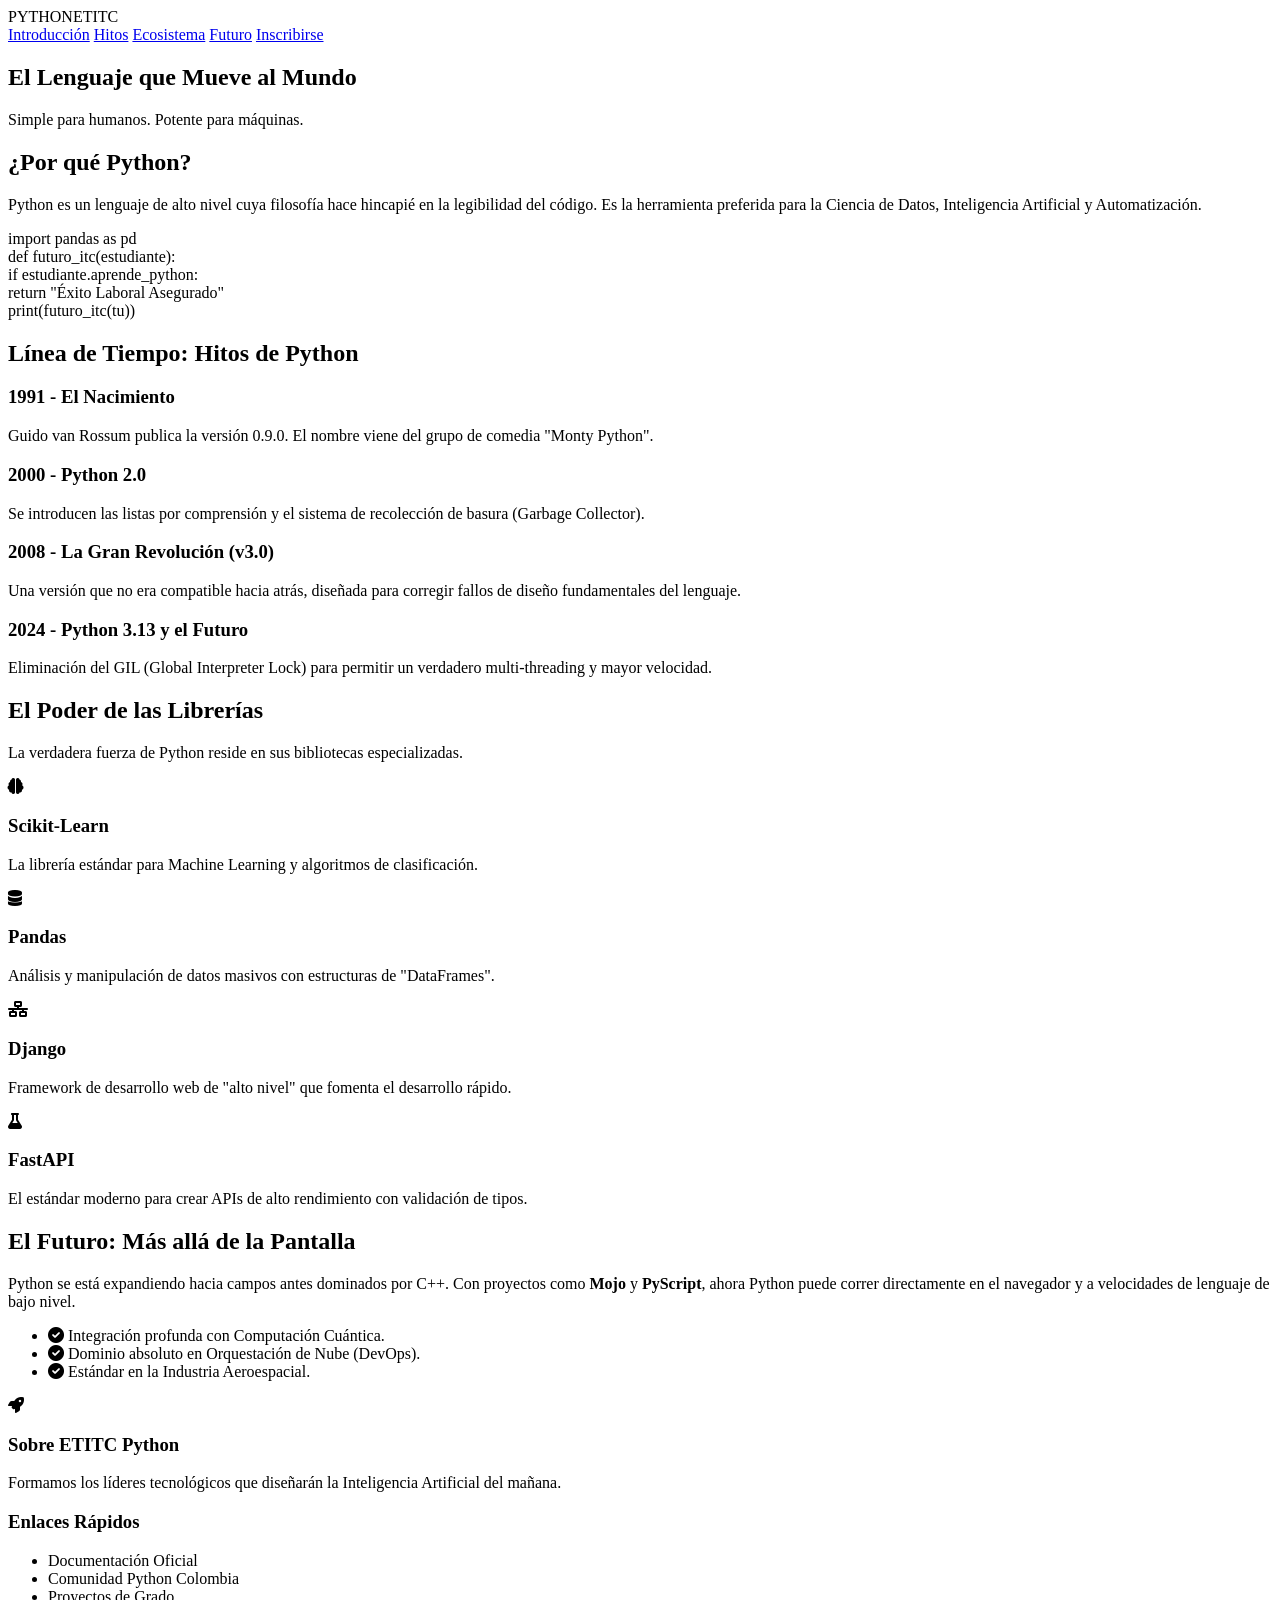
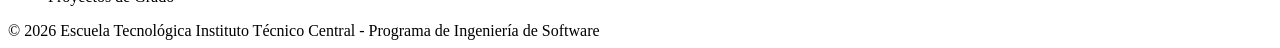
==== index.html @ d1fee4b1 "feat: implement the web page structure" ====
<!DOCTYPE html>
<html lang="es">
<head>
    <meta charset="UTF-8">
    <meta name="viewport" content="width=device-width, initial-scale=1.0">
    <title>Python Universe – ETITC Advanced Learning</title>
    <link rel="stylesheet" href="https://cdnjs.cloudflare.com/ajax/libs/font-awesome/6.0.0/css/all.min.css">
    <link rel="stylesheet" href="css/style.css">
</head>
<body>

    <header>
        <div class="logo">PYTHON<span>ETITC</span></div>
        <nav>
            <a href="#intro">Introducción</a>
            <a href="#hitos">Hitos</a>
            <a href="#librerias">Ecosistema</a>
            <a href="#futuro">Futuro</a>
            <a href="#" class="btn-nav">Inscribirse</a>
        </nav>
    </header>

    <section class="hero">
        <div class="hero-content">
            <h1>El Lenguaje que Mueve al Mundo</h1>
            <p>Simple para humanos. Potente para máquinas.</p>
        </div>
    </section>

    <section id="intro">
        <h2>¿Por qué Python?</h2>
        <p class="intro-text">Python es un lenguaje de alto nivel cuya filosofía hace hincapié en la legibilidad del código. Es la herramienta preferida para la Ciencia de Datos, Inteligencia Artificial y Automatización.</p>
        
        <div class="code-window">
            <div><span class="code-keyword">import</span> pandas <span class="code-keyword">as</span> pd</div>
            <div><span class="code-keyword">def</span> <span class="code-func">futuro_itc</span>(estudiante):</div>
            <div class="indent-1"><span class="code-keyword">if</span> estudiante.aprende_python:</div>
            <div class="indent-2"><span class="code-keyword">return</span> <span class="code-string">"Éxito Laboral Asegurado"</span></div>
            <div><span class="code-func">print</span>(futuro_itc(tu))</div>
        </div>
    </section>

    <section id="hitos" class="timeline">
        <h2 class="section-title">Línea de Tiempo: Hitos de Python</h2>
        <div class="milestone">
            <h3>1991 - El Nacimiento</h3>
            <p>Guido van Rossum publica la versión 0.9.0. El nombre viene del grupo de comedia "Monty Python".</p>
        </div>
        <div class="milestone">
            <h3>2000 - Python 2.0</h3>
            <p>Se introducen las listas por comprensión y el sistema de recolección de basura (Garbage Collector).</p>
        </div>
        <div class="milestone">
            <h3>2008 - La Gran Revolución (v3.0)</h3>
            <p>Una versión que no era compatible hacia atrás, diseñada para corregir fallos de diseño fundamentales del lenguaje.</p>
        </div>
        <div class="milestone">
            <h3>2024 - Python 3.13 y el Futuro</h3>
            <p>Eliminación del GIL (Global Interpreter Lock) para permitir un verdadero multi-threading y mayor velocidad.</p>
        </div>
    </section>

    <section id="librerias">
        <h2 class="text-center">El Poder de las Librerías</h2>
        <p class="text-center">La verdadera fuerza de Python reside en sus bibliotecas especializadas.</p>
        <div class="ecosystem-grid">
            <div class="lib-card">
                <i class="fas fa-brain"></i>
                <h3>Scikit-Learn</h3>
                <p>La librería estándar para Machine Learning y algoritmos de clasificación.</p>
            </div>
            <div class="lib-card">
                <i class="fas fa-database"></i>
                <h3>Pandas</h3>
                <p>Análisis y manipulación de datos masivos con estructuras de "DataFrames".</p>
            </div>
            <div class="lib-card">
                <i class="fas fa-network-wired"></i>
                <h3>Django</h3>
                <p>Framework de desarrollo web de "alto nivel" que fomenta el desarrollo rápido.</p>
            </div>
            <div class="lib-card">
                <i class="fas fa-flask"></i>
                <h3>FastAPI</h3>
                <p>El estándar moderno para crear APIs de alto rendimiento con validación de tipos.</p>
            </div>
        </div>
    </section>

    <section id="futuro">
        <div class="futuro-container">
            <div class="futuro-text">
                <h2>El Futuro: Más allá de la Pantalla</h2>
                <p>Python se está expandiendo hacia campos antes dominados por C++. Con proyectos como <strong>Mojo</strong> y <strong>PyScript</strong>, ahora Python puede correr directamente en el navegador y a velocidades de lenguaje de bajo nivel.</p>
                <ul class="futuro-list">
                    <li><i class="fas fa-check-circle"></i> Integración profunda con Computación Cuántica.</li>
                    <li><i class="fas fa-check-circle"></i> Dominio absoluto en Orquestación de Nube (DevOps).</li>
                    <li><i class="fas fa-check-circle"></i> Estándar en la Industria Aeroespacial.</li>
                </ul>
            </div>
            <div class="futuro-icon">
                <i class="fas fa-rocket"></i>
            </div>
        </div>
    </section>

    <footer>
        <div class="footer-grid">
            <div>
                <h3>Sobre ETITC Python</h3>
                <p>Formamos los líderes tecnológicos que diseñarán la Inteligencia Artificial del mañana.</p>
            </div>
            <div class="footer-links">
                <h3>Enlaces Rápidos</h3>
                <ul>
                    <li>Documentación Oficial</li>
                    <li>Comunidad Python Colombia</li>
                    <li>Proyectos de Grado</li>
                </ul>
            </div>
        </div>
        <div class="copyright">
            © 2026 Escuela Tecnológica Instituto Técnico Central - Programa de Ingeniería de Software
        </div>
    </footer>

    <script src="js/script.js"></script>
</body>
</html>
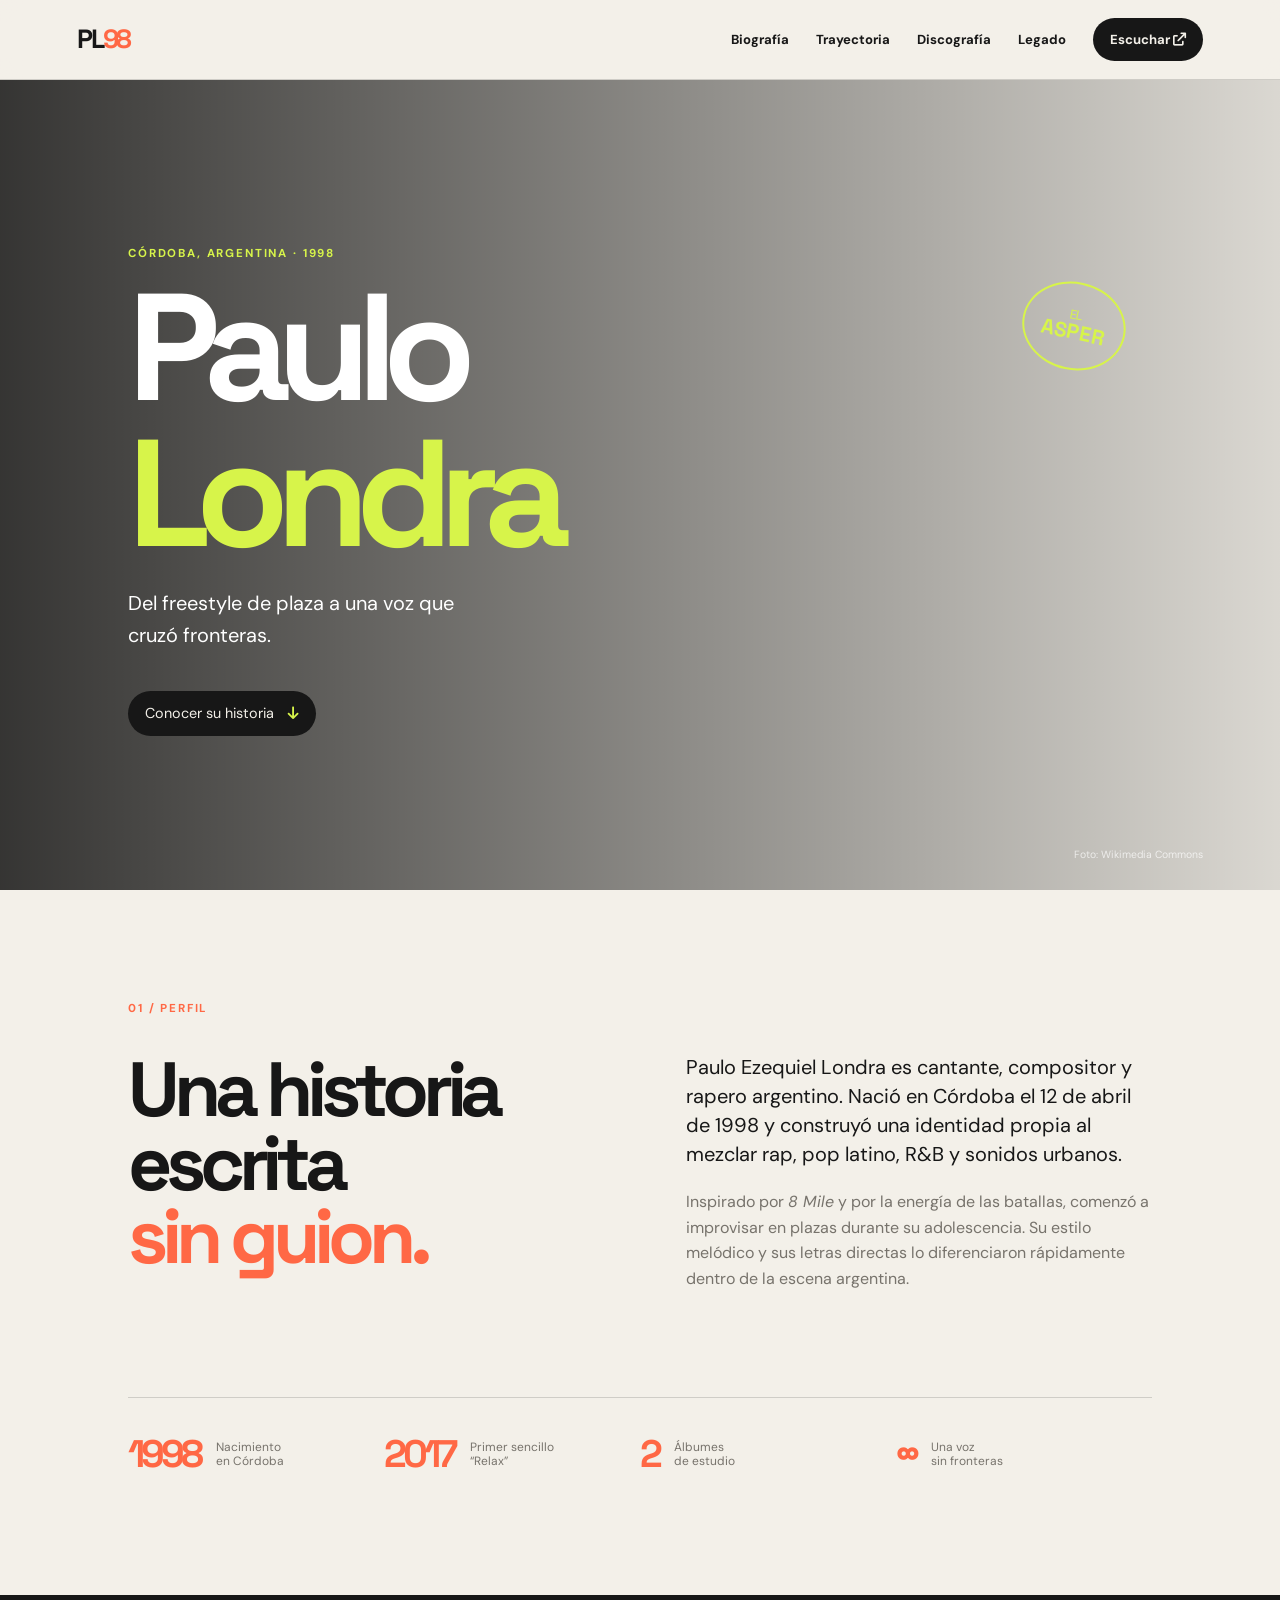
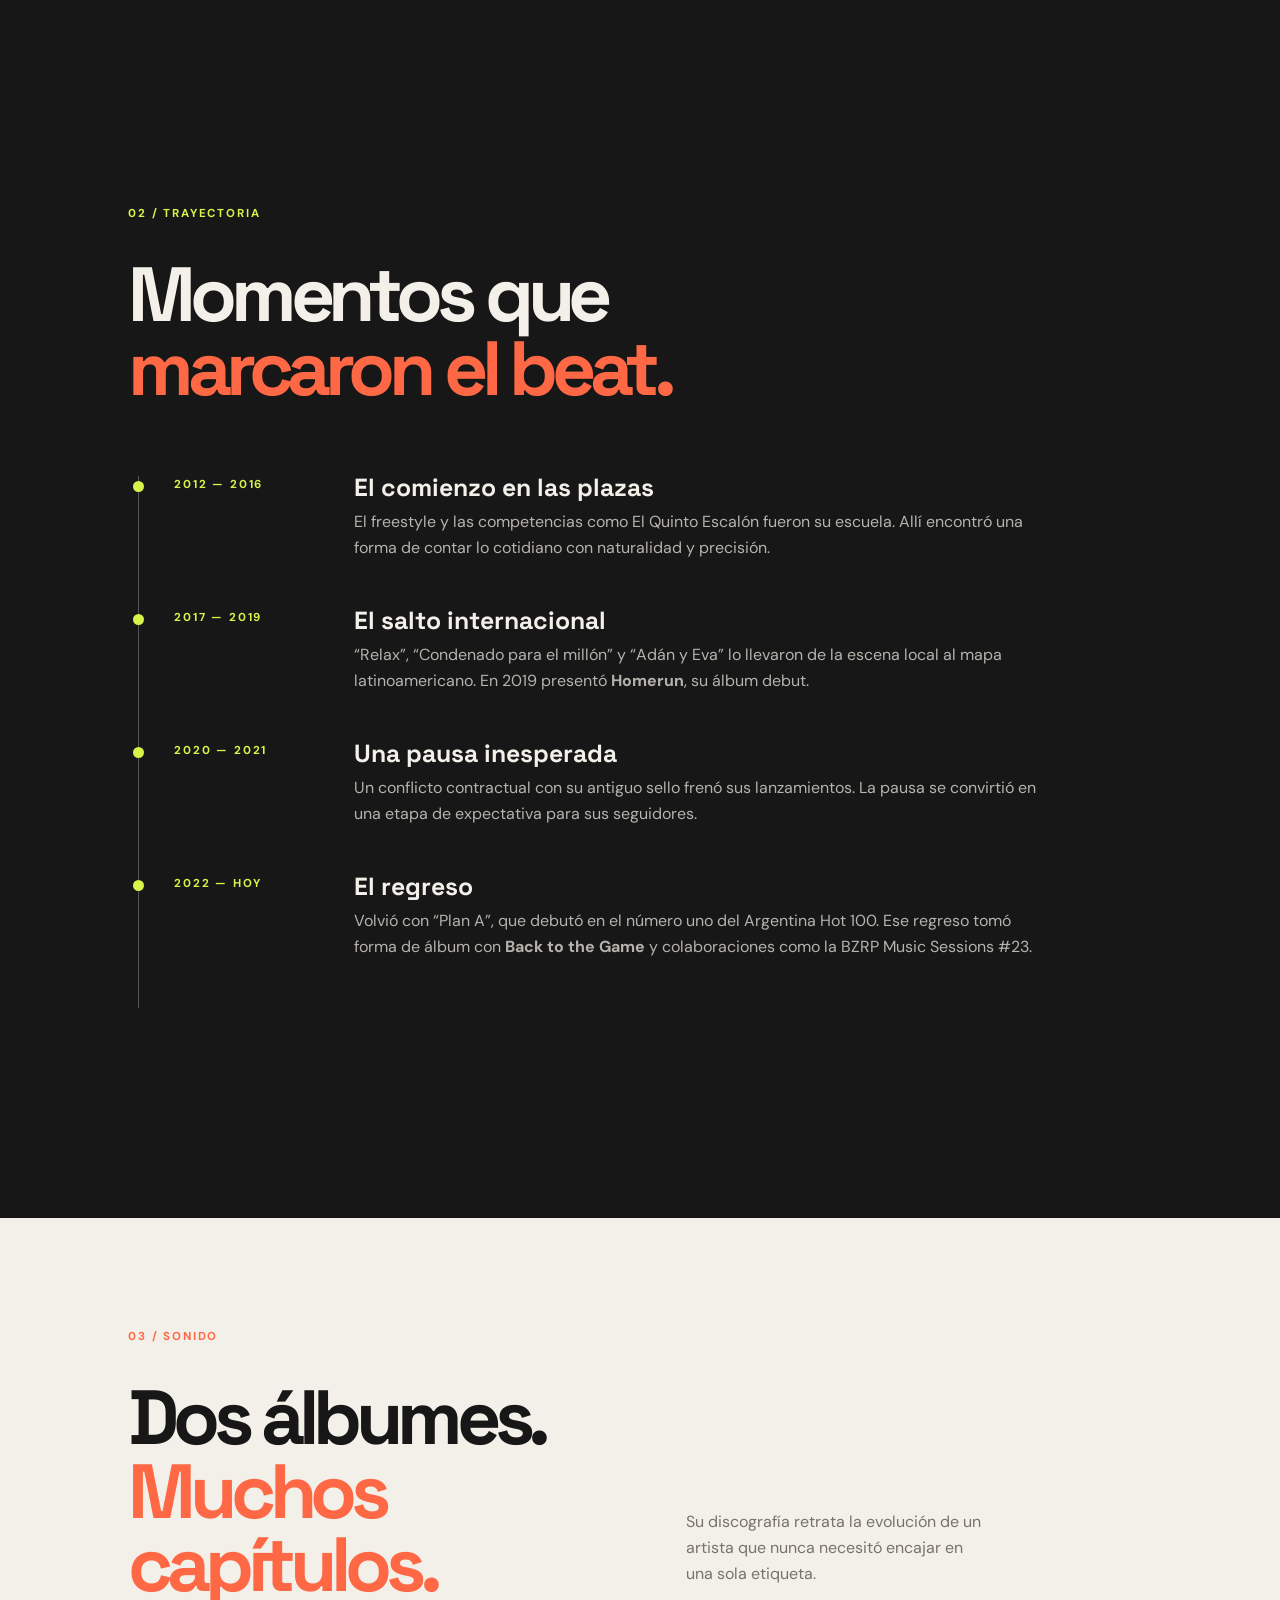
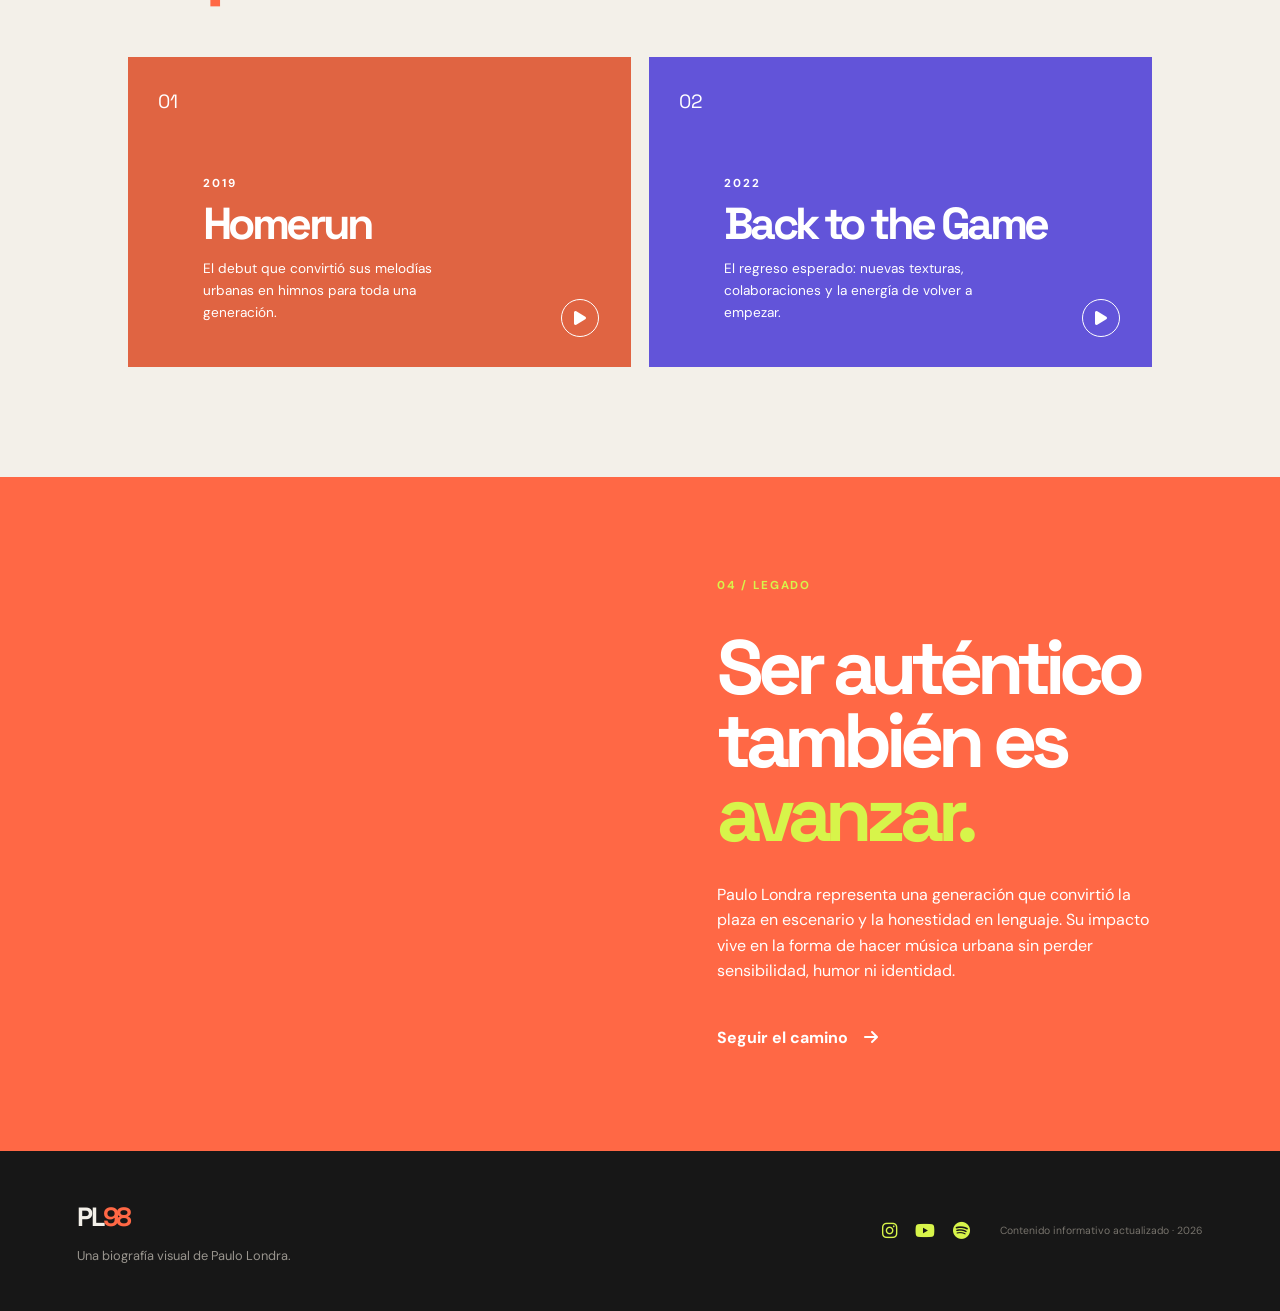
==== commit 304f2d69: "feat: create Paulo Londra biography page Co-authored-by: Copilot <223556219+Copilot@users.noreply.gi" ====
--- a/index.html
+++ b/index.html
@@ -3,127 +3,117 @@
 <head>
     <meta charset="UTF-8">
     <meta name="viewport" content="width=device-width, initial-scale=1.0">
-    <title>Python Universe – ETITC Advanced Learning</title>
+    <meta name="description" content="Biografía y trayectoria musical de Paulo Londra, artista argentino de Córdoba.">
+    <title>Paulo Londra | Biografía</title>
+    <link rel="preconnect" href="https://fonts.googleapis.com">
+    <link rel="preconnect" href="https://fonts.gstatic.com" crossorigin>
+    <link href="https://fonts.googleapis.com/css2?family=DM+Sans:wght@400;500;700&family=Space+Grotesk:wght@500;600;700&display=swap" rel="stylesheet">
     <link rel="stylesheet" href="https://cdnjs.cloudflare.com/ajax/libs/font-awesome/6.0.0/css/all.min.css">
     <link rel="stylesheet" href="css/style.css">
 </head>
 <body>
-
     <header>
-        <div class="logo">PYTHON<span>ETITC</span></div>
-        <nav>
-            <a href="#intro">Introducción</a>
-            <a href="#hitos">Hitos</a>
-            <a href="#librerias">Ecosistema</a>
-            <a href="#futuro">Futuro</a>
-            <a href="#" class="btn-nav">Inscribirse</a>
+        <a class="logo" href="#inicio">PL<span>98</span></a>
+        <nav aria-label="Navegación principal">
+            <a href="#biografia">Biografía</a>
+            <a href="#trayectoria">Trayectoria</a>
+            <a href="#discografia">Discografía</a>
+            <a href="#legado">Legado</a>
+            <a class="btn-nav" href="https://open.spotify.com/artist/3vQ0GE3mI0dAAX1l3aa5pD" target="_blank" rel="noopener">Escuchar <i class="fas fa-arrow-up-right-from-square"></i></a>
         </nav>
     </header>
 
-    <section class="hero">
-        <div class="hero-content">
-            <h1>El Lenguaje que Mueve al Mundo</h1>
-            <p>Simple para humanos. Potente para máquinas.</p>
-        </div>
-    </section>
+    <main>
+        <section id="inicio" class="hero">
+            <div class="hero-content">
+                <p class="eyebrow">Córdoba, Argentina · 1998</p>
+                <h1>Paulo<br><em>Londra</em></h1>
+                <p class="hero-subtitle">Del freestyle de plaza a una voz que cruzó fronteras.</p>
+                <a class="btn-cta" href="#biografia">Conocer su historia <i class="fas fa-arrow-down"></i></a>
+            </div>
+            <div class="hero-sticker">EL<br><strong>ASPER</strong></div>
+            <p class="image-credit">Foto: Wikimedia Commons</p>
+        </section>
 
-    <section id="intro">
-        <h2>¿Por qué Python?</h2>
-        <p class="intro-text">Python es un lenguaje de alto nivel cuya filosofía hace hincapié en la legibilidad del código. Es la herramienta preferida para la Ciencia de Datos, Inteligencia Artificial y Automatización.</p>
-        
-        <div class="code-window">
-            <div><span class="code-keyword">import</span> pandas <span class="code-keyword">as</span> pd</div>
-            <div><span class="code-keyword">def</span> <span class="code-func">futuro_itc</span>(estudiante):</div>
-            <div class="indent-1"><span class="code-keyword">if</span> estudiante.aprende_python:</div>
-            <div class="indent-2"><span class="code-keyword">return</span> <span class="code-string">"Éxito Laboral Asegurado"</span></div>
-            <div><span class="code-func">print</span>(futuro_itc(tu))</div>
-        </div>
-    </section>
+        <section id="biografia" class="intro section-wrap">
+            <div class="section-label">01 / Perfil</div>
+            <div class="intro-grid">
+                <div>
+                    <h2>Una historia escrita<br><span>sin guion.</span></h2>
+                </div>
+                <div>
+                    <p class="lead">Paulo Ezequiel Londra es cantante, compositor y rapero argentino. Nació en Córdoba el 12 de abril de 1998 y construyó una identidad propia al mezclar rap, pop latino, R&amp;B y sonidos urbanos.</p>
+                    <p>Inspirado por <em>8 Mile</em> y por la energía de las batallas, comenzó a improvisar en plazas durante su adolescencia. Su estilo melódico y sus letras directas lo diferenciaron rápidamente dentro de la escena argentina.</p>
+                </div>
+            </div>
+            <div class="stats">
+                <div><strong>1998</strong><span>Nacimiento<br>en Córdoba</span></div>
+                <div><strong>2017</strong><span>Primer sencillo<br>“Relax”</span></div>
+                <div><strong>2</strong><span>Álbumes<br>de estudio</span></div>
+                <div><strong>∞</strong><span>Una voz<br>sin fronteras</span></div>
+            </div>
+        </section>
 
-    <section id="hitos" class="timeline">
-        <h2 class="section-title">Línea de Tiempo: Hitos de Python</h2>
-        <div class="milestone">
-            <h3>1991 - El Nacimiento</h3>
-            <p>Guido van Rossum publica la versión 0.9.0. El nombre viene del grupo de comedia "Monty Python".</p>
-        </div>
-        <div class="milestone">
-            <h3>2000 - Python 2.0</h3>
-            <p>Se introducen las listas por comprensión y el sistema de recolección de basura (Garbage Collector).</p>
-        </div>
-        <div class="milestone">
-            <h3>2008 - La Gran Revolución (v3.0)</h3>
-            <p>Una versión que no era compatible hacia atrás, diseñada para corregir fallos de diseño fundamentales del lenguaje.</p>
-        </div>
-        <div class="milestone">
-            <h3>2024 - Python 3.13 y el Futuro</h3>
-            <p>Eliminación del GIL (Global Interpreter Lock) para permitir un verdadero multi-threading y mayor velocidad.</p>
-        </div>
-    </section>
+        <section id="trayectoria" class="timeline-section">
+            <div class="section-wrap">
+                <div class="section-label light">02 / Trayectoria</div>
+                <h2>Momentos que<br><span>marcaron el beat.</span></h2>
+                <div class="timeline">
+                    <article class="milestone">
+                        <span class="year">2012 — 2016</span>
+                        <div><h3>El comienzo en las plazas</h3><p>El freestyle y las competencias como El Quinto Escalón fueron su escuela. Allí encontró una forma de contar lo cotidiano con naturalidad y precisión.</p></div>
+                    </article>
+                    <article class="milestone">
+                        <span class="year">2017 — 2019</span>
+                        <div><h3>El salto internacional</h3><p>“Relax”, “Condenado para el millón” y “Adán y Eva” lo llevaron de la escena local al mapa latinoamericano. En 2019 presentó <strong>Homerun</strong>, su álbum debut.</p></div>
+                    </article>
+                    <article class="milestone">
+                        <span class="year">2020 — 2021</span>
+                        <div><h3>Una pausa inesperada</h3><p>Un conflicto contractual con su antiguo sello frenó sus lanzamientos. La pausa se convirtió en una etapa de expectativa para sus seguidores.</p></div>
+                    </article>
+                    <article class="milestone">
+                        <span class="year">2022 — hoy</span>
+                        <div><h3>El regreso</h3><p>Volvió con “Plan A”, que debutó en el número uno del Argentina Hot 100. Ese regreso tomó forma de álbum con <strong>Back to the Game</strong> y colaboraciones como la BZRP Music Sessions #23.</p></div>
+                    </article>
+                </div>
+            </div>
+        </section>
 
-    <section id="librerias">
-        <h2 class="text-center">El Poder de las Librerías</h2>
-        <p class="text-center">La verdadera fuerza de Python reside en sus bibliotecas especializadas.</p>
-        <div class="ecosystem-grid">
-            <div class="lib-card">
-                <i class="fas fa-brain"></i>
-                <h3>Scikit-Learn</h3>
-                <p>La librería estándar para Machine Learning y algoritmos de clasificación.</p>
+        <section id="discografia" class="music-section section-wrap">
+            <div class="section-label">03 / Sonido</div>
+            <div class="music-heading">
+                <h2>Dos álbumes.<br><span>Muchos capítulos.</span></h2>
+                <p>Su discografía retrata la evolución de un artista que nunca necesitó encajar en una sola etiqueta.</p>
             </div>
-            <div class="lib-card">
-                <i class="fas fa-database"></i>
-                <h3>Pandas</h3>
-                <p>Análisis y manipulación de datos masivos con estructuras de "DataFrames".</p>
+            <div class="album-grid">
+                <article class="album-card album-home">
+                    <div class="album-number">01</div>
+                    <div><p class="album-year">2019</p><h3>Homerun</h3><p>El debut que convirtió sus melodías urbanas en himnos para toda una generación.</p></div>
+                    <a href="https://open.spotify.com/album/1V9oE8bK7ezWZ4vCRQ2U4M" target="_blank" rel="noopener" aria-label="Escuchar Homerun"><i class="fas fa-play"></i></a>
+                </article>
+                <article class="album-card album-game">
+                    <div class="album-number">02</div>
+                    <div><p class="album-year">2022</p><h3>Back to the Game</h3><p>El regreso esperado: nuevas texturas, colaboraciones y la energía de volver a empezar.</p></div>
+                    <a href="https://open.spotify.com/album/4KcJZ4U4Y2s5lG9mJ4K8jP" target="_blank" rel="noopener" aria-label="Escuchar Back to the Game"><i class="fas fa-play"></i></a>
+                </article>
             </div>
-            <div class="lib-card">
-                <i class="fas fa-network-wired"></i>
-                <h3>Django</h3>
-                <p>Framework de desarrollo web de "alto nivel" que fomenta el desarrollo rápido.</p>
+        </section>
+
+        <section id="legado" class="legacy-section">
+            <div class="legacy-image"></div>
+            <div class="legacy-copy">
+                <div class="section-label light">04 / Legado</div>
+                <h2>Ser auténtico<br>también es <span>avanzar.</span></h2>
+                <p>Paulo Londra representa una generación que convirtió la plaza en escenario y la honestidad en lenguaje. Su impacto vive en la forma de hacer música urbana sin perder sensibilidad, humor ni identidad.</p>
+                <a class="text-link" href="https://www.instagram.com/paulolondra/" target="_blank" rel="noopener">Seguir el camino <i class="fas fa-arrow-right"></i></a>
             </div>
-            <div class="lib-card">
-                <i class="fas fa-flask"></i>
-                <h3>FastAPI</h3>
-                <p>El estándar moderno para crear APIs de alto rendimiento con validación de tipos.</p>
-            </div>
-        </div>
-    </section>
-
-    <section id="futuro">
-        <div class="futuro-container">
-            <div class="futuro-text">
-                <h2>El Futuro: Más allá de la Pantalla</h2>
-                <p>Python se está expandiendo hacia campos antes dominados por C++. Con proyectos como <strong>Mojo</strong> y <strong>PyScript</strong>, ahora Python puede correr directamente en el navegador y a velocidades de lenguaje de bajo nivel.</p>
-                <ul class="futuro-list">
-                    <li><i class="fas fa-check-circle"></i> Integración profunda con Computación Cuántica.</li>
-                    <li><i class="fas fa-check-circle"></i> Dominio absoluto en Orquestación de Nube (DevOps).</li>
-                    <li><i class="fas fa-check-circle"></i> Estándar en la Industria Aeroespacial.</li>
-                </ul>
-            </div>
-            <div class="futuro-icon">
-                <i class="fas fa-rocket"></i>
-            </div>
-        </div>
-    </section>
+        </section>
+    </main>
 
     <footer>
-        <div class="footer-grid">
-            <div>
-                <h3>Sobre ETITC Python</h3>
-                <p>Formamos los líderes tecnológicos que diseñarán la Inteligencia Artificial del mañana.</p>
-            </div>
-            <div class="footer-links">
-                <h3>Enlaces Rápidos</h3>
-                <ul>
-                    <li>Documentación Oficial</li>
-                    <li>Comunidad Python Colombia</li>
-                    <li>Proyectos de Grado</li>
-                </ul>
-            </div>
-        </div>
-        <div class="copyright">
-            © 2026 Escuela Tecnológica Instituto Técnico Central - Programa de Ingeniería de Software
-        </div>
+        <div><a class="logo" href="#inicio">PL<span>98</span></a><p>Una biografía visual de Paulo Londra.</p></div>
+        <div class="footer-social"><a href="https://www.instagram.com/paulolondra/" target="_blank" rel="noopener" aria-label="Instagram"><i class="fab fa-instagram"></i></a><a href="https://www.youtube.com/@PauloLondra" target="_blank" rel="noopener" aria-label="YouTube"><i class="fab fa-youtube"></i></a><a href="https://open.spotify.com/artist/3vQ0GE3mI0dAAX1l3aa5pD" target="_blank" rel="noopener" aria-label="Spotify"><i class="fab fa-spotify"></i></a></div>
+        <small>Contenido informativo actualizado · 2026</small>
     </footer>
-
-    <script src="js/script.js"></script>
 </body>
 </html>
--- a/css/style.css
+++ b/css/style.css
@@ -0,0 +1,93 @@
+:root {
+    --ink: #171717;
+    --paper: #f3f0e9;
+    --acid: #d7f44a;
+    --orange: #ff6845;
+    --violet: #6254d9;
+    --muted: #77736c;
+    --line: rgba(23, 23, 23, .16);
+}
+
+* { box-sizing: border-box; }
+html { scroll-behavior: smooth; }
+body { margin: 0; background: var(--paper); color: var(--ink); font-family: "DM Sans", sans-serif; line-height: 1.6; }
+a { color: inherit; }
+header { align-items: center; background: rgba(243, 240, 233, .94); border-bottom: 1px solid var(--line); display: flex; justify-content: space-between; padding: 18px 6%; position: sticky; top: 0; z-index: 10; backdrop-filter: blur(12px); }
+.logo { font-family: "Space Grotesk", sans-serif; font-size: 1.65rem; font-weight: 700; letter-spacing: -.08em; text-decoration: none; }
+.logo span { color: var(--orange); }
+nav { align-items: center; display: flex; gap: 27px; }
+nav a { font-size: .82rem; font-weight: 700; text-decoration: none; }
+nav a:not(.btn-nav):hover { color: var(--orange); }
+.btn-nav, .btn-cta { background: var(--ink); border-radius: 999px; color: var(--paper); padding: 11px 17px; transition: .25s ease; }
+.btn-nav:hover, .btn-cta:hover { background: var(--orange); transform: translateY(-2px); }
+.hero { background: linear-gradient(90deg, rgba(0,0,0,.78), rgba(0,0,0,.1)), url("https://commons.wikimedia.org/wiki/Special:FilePath/Paulo%20Londra.jpg") center 28%/cover; color: #fff; min-height: 680px; padding: 12% 10%; position: relative; }
+.hero-content { max-width: 720px; position: relative; z-index: 1; }
+.eyebrow, .section-label, .album-year, .year { font-size: .72rem; font-weight: 700; letter-spacing: .16em; text-transform: uppercase; }
+.eyebrow { color: var(--acid); }
+h1, h2, h3 { font-family: "Space Grotesk", sans-serif; line-height: .96; margin: 0; }
+h1 { font-size: clamp(4.5rem, 12vw, 9.5rem); letter-spacing: -.09em; }
+h1 em { color: var(--acid); font-style: normal; }
+.hero-subtitle { font-size: 1.25rem; max-width: 380px; }
+.btn-cta { display: inline-block; font-size: .9rem; margin-top: 20px; text-decoration: none; }
+.btn-cta i { color: var(--acid); margin-left: 10px; }
+.hero-sticker { border: 2px solid var(--acid); border-radius: 50%; color: var(--acid); font-family: "Space Grotesk", sans-serif; font-size: .8rem; line-height: 1; padding: 25px 18px; position: absolute; right: 12%; top: 25%; transform: rotate(12deg); text-align: center; }
+.hero-sticker strong { font-size: 1.3rem; }
+.image-credit { bottom: 15px; font-size: .65rem; opacity: .7; position: absolute; right: 6%; }
+.section-wrap { padding: 110px 10%; }
+.section-label { color: var(--orange); margin-bottom: 35px; }
+.section-label.light { color: var(--acid); }
+h2 { font-size: clamp(2.7rem, 6vw, 5.5rem); letter-spacing: -.08em; }
+h2 span { color: var(--orange); }
+.intro-grid, .music-heading { display: grid; gap: 9%; grid-template-columns: 1fr 1fr; }
+.lead { font-size: 1.25rem; line-height: 1.45; margin-top: 0; }
+.intro-grid p:not(.lead) { color: var(--muted); }
+.stats { border-top: 1px solid var(--line); display: grid; grid-template-columns: repeat(4, 1fr); margin-top: 90px; padding-top: 25px; }
+.stats div { align-items: center; display: flex; gap: 15px; }
+.stats strong { color: var(--orange); font-family: "Space Grotesk"; font-size: 2.4rem; letter-spacing: -.1em; }
+.stats span { color: var(--muted); font-size: .75rem; line-height: 1.2; }
+.timeline-section { background: var(--ink); color: var(--paper); padding: 100px 0; }
+.timeline-section h2 { margin-bottom: 70px; }
+.timeline { border-left: 1px solid rgba(243,240,233,.28); margin-left: 10px; }
+.milestone { display: grid; gap: 30px; grid-template-columns: 150px 1fr; padding: 0 0 48px 35px; position: relative; }
+.milestone::before { background: var(--acid); border-radius: 50%; content: ""; height: 11px; left: -6px; position: absolute; top: 5px; width: 11px; }
+.year { color: var(--acid); }
+.milestone h3 { font-size: 1.55rem; margin-bottom: 10px; }
+.milestone p { color: #b6b3ad; margin: 0; max-width: 690px; }
+.music-heading { align-items: end; margin-bottom: 55px; }
+.music-heading p { color: var(--muted); max-width: 300px; }
+.album-grid { display: grid; gap: 18px; grid-template-columns: 1fr 1fr; }
+.album-card { align-items: end; color: #fff; display: grid; grid-template-columns: 45px 1fr 40px; min-height: 310px; padding: 30px; position: relative; }
+.album-card::before { background: center/cover; content: ""; inset: 0; opacity: .34; position: absolute; z-index: 0; }
+.album-card > * { position: relative; z-index: 1; }
+.album-home { background: #e06442; }
+.album-home::before { background-image: url("https://commons.wikimedia.org/wiki/Special:FilePath/Paulo%20Londra%20concierto.jpg"); }
+.album-game { background: var(--violet); }
+.album-game::before { background-image: url("https://commons.wikimedia.org/wiki/Special:FilePath/Paulo%20Londra%20concierto%20(cropped).jpg"); }
+.album-number { align-self: start; font-family: "Space Grotesk"; font-size: 1.2rem; }
+.album-year { margin: 0 0 8px; }
+.album-card h3 { font-size: 2.8rem; letter-spacing: -.08em; }
+.album-card p:not(.album-year) { font-size: .85rem; max-width: 280px; }
+.album-card a { align-items: center; border: 1px solid #fff; border-radius: 50%; display: flex; height: 38px; justify-content: center; text-decoration: none; width: 38px; }
+.legacy-section { background: var(--orange); color: #fff; display: grid; grid-template-columns: 1fr 1fr; }
+.legacy-image { background: url("https://commons.wikimedia.org/wiki/Special:FilePath/Paulo%20Londra%20in%20concert.jpg") center/cover; min-height: 520px; }
+.legacy-copy { padding: 100px 12%; }
+.legacy-copy h2 { margin-bottom: 30px; }
+.legacy-copy h2 span { color: var(--acid); }
+.legacy-copy p { max-width: 440px; }
+.text-link { display: inline-block; font-weight: 700; margin-top: 25px; text-decoration: none; }
+.text-link i { margin-left: 12px; }
+footer { align-items: center; background: var(--ink); color: var(--paper); display: grid; gap: 30px; grid-template-columns: 1fr auto auto; padding: 45px 6%; }
+footer p { color: #99958e; font-size: .8rem; margin: 8px 0 0; }
+.footer-social { display: flex; gap: 18px; }
+.footer-social a { color: var(--acid); font-size: 1.1rem; }
+footer small { color: #77736c; font-size: .65rem; }
+@media (max-width: 760px) {
+    header { padding: 15px 5%; } nav { gap: 12px; } nav a:not(.btn-nav) { display: none; }
+    .hero { min-height: 600px; padding: 25vh 8% 10%; } .hero-sticker { right: 8%; top: 15%; }
+    .section-wrap { padding: 75px 8%; } .intro-grid, .music-heading, .album-grid, .legacy-section { grid-template-columns: 1fr; }
+    .stats { gap: 28px 10px; grid-template-columns: 1fr 1fr; margin-top: 55px; }
+    .stats div { align-items: flex-start; flex-direction: column; gap: 0; }
+    .milestone { gap: 8px; grid-template-columns: 1fr; padding-left: 25px; }
+    .timeline-section { padding: 75px 8%; } .legacy-image { min-height: 330px; } .legacy-copy { padding: 75px 8%; }
+    footer { grid-template-columns: 1fr 1fr; } footer small { grid-column: 1 / -1; }
+}
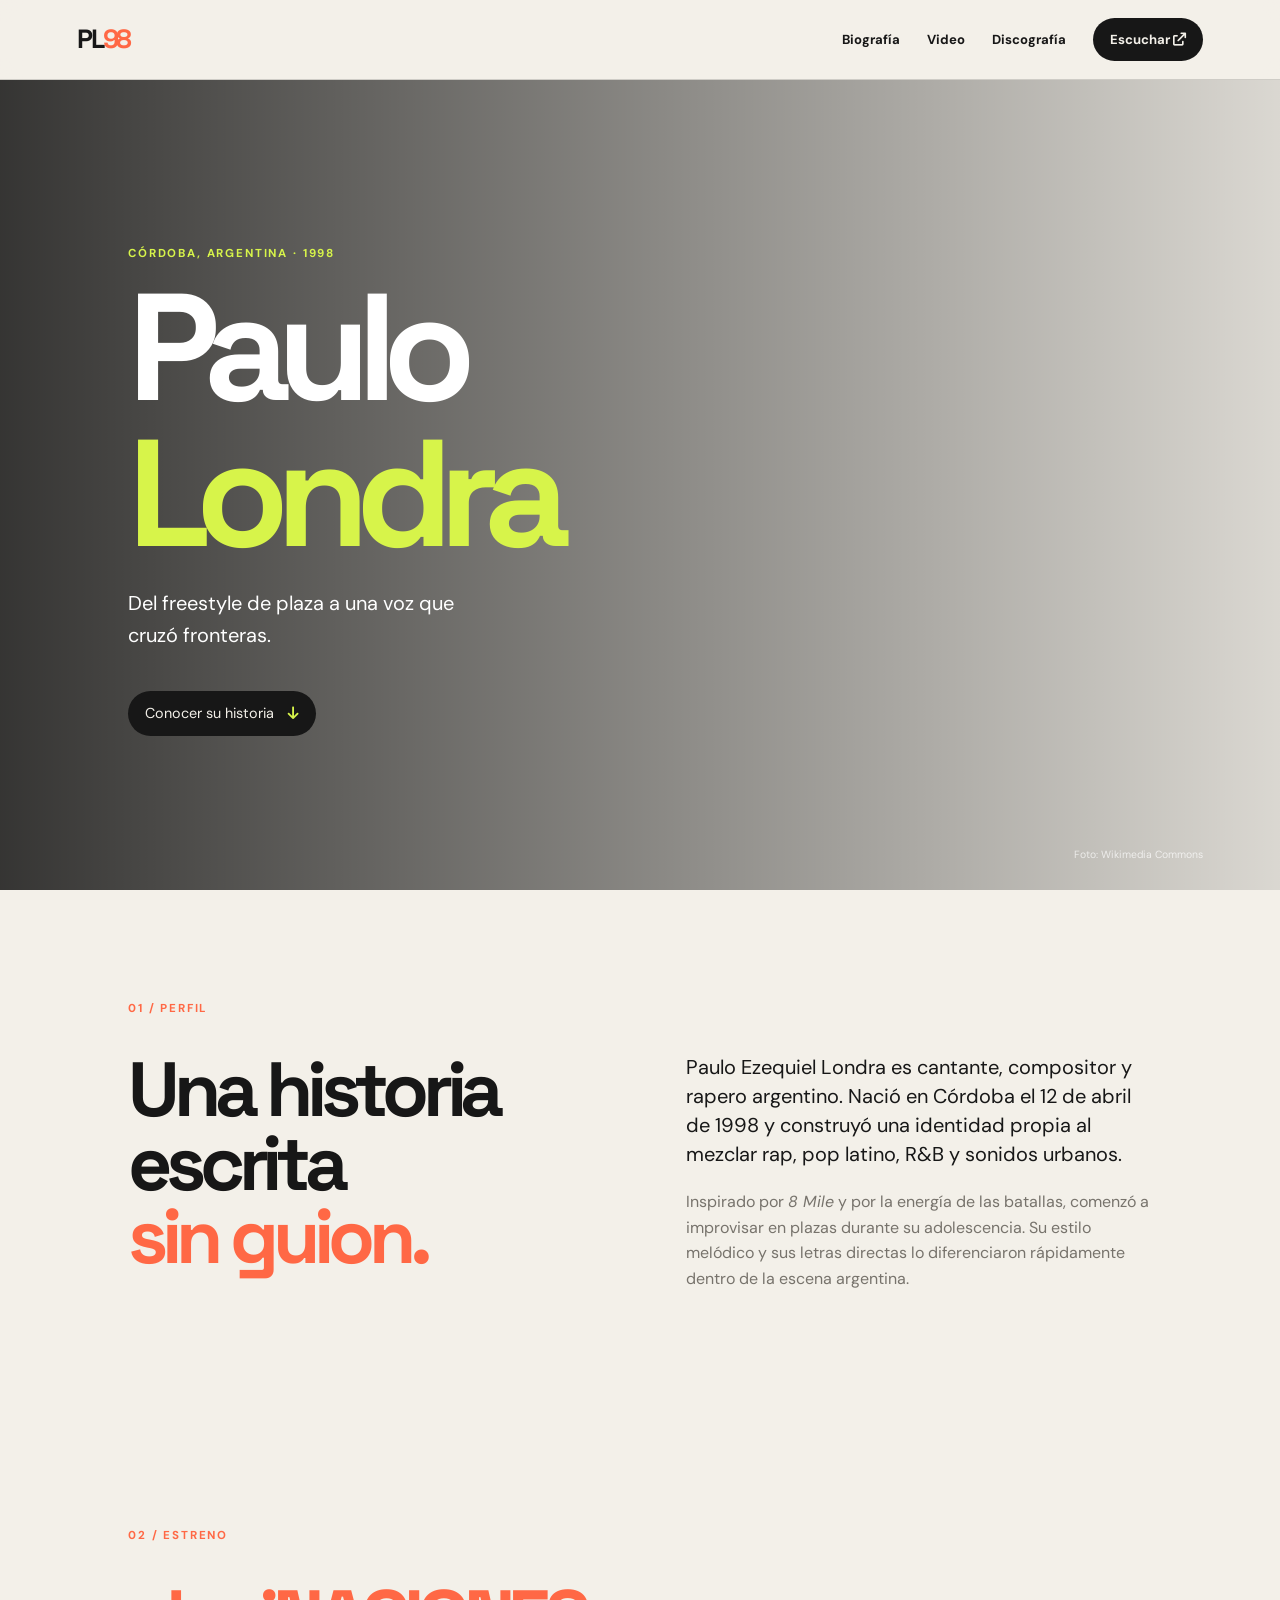
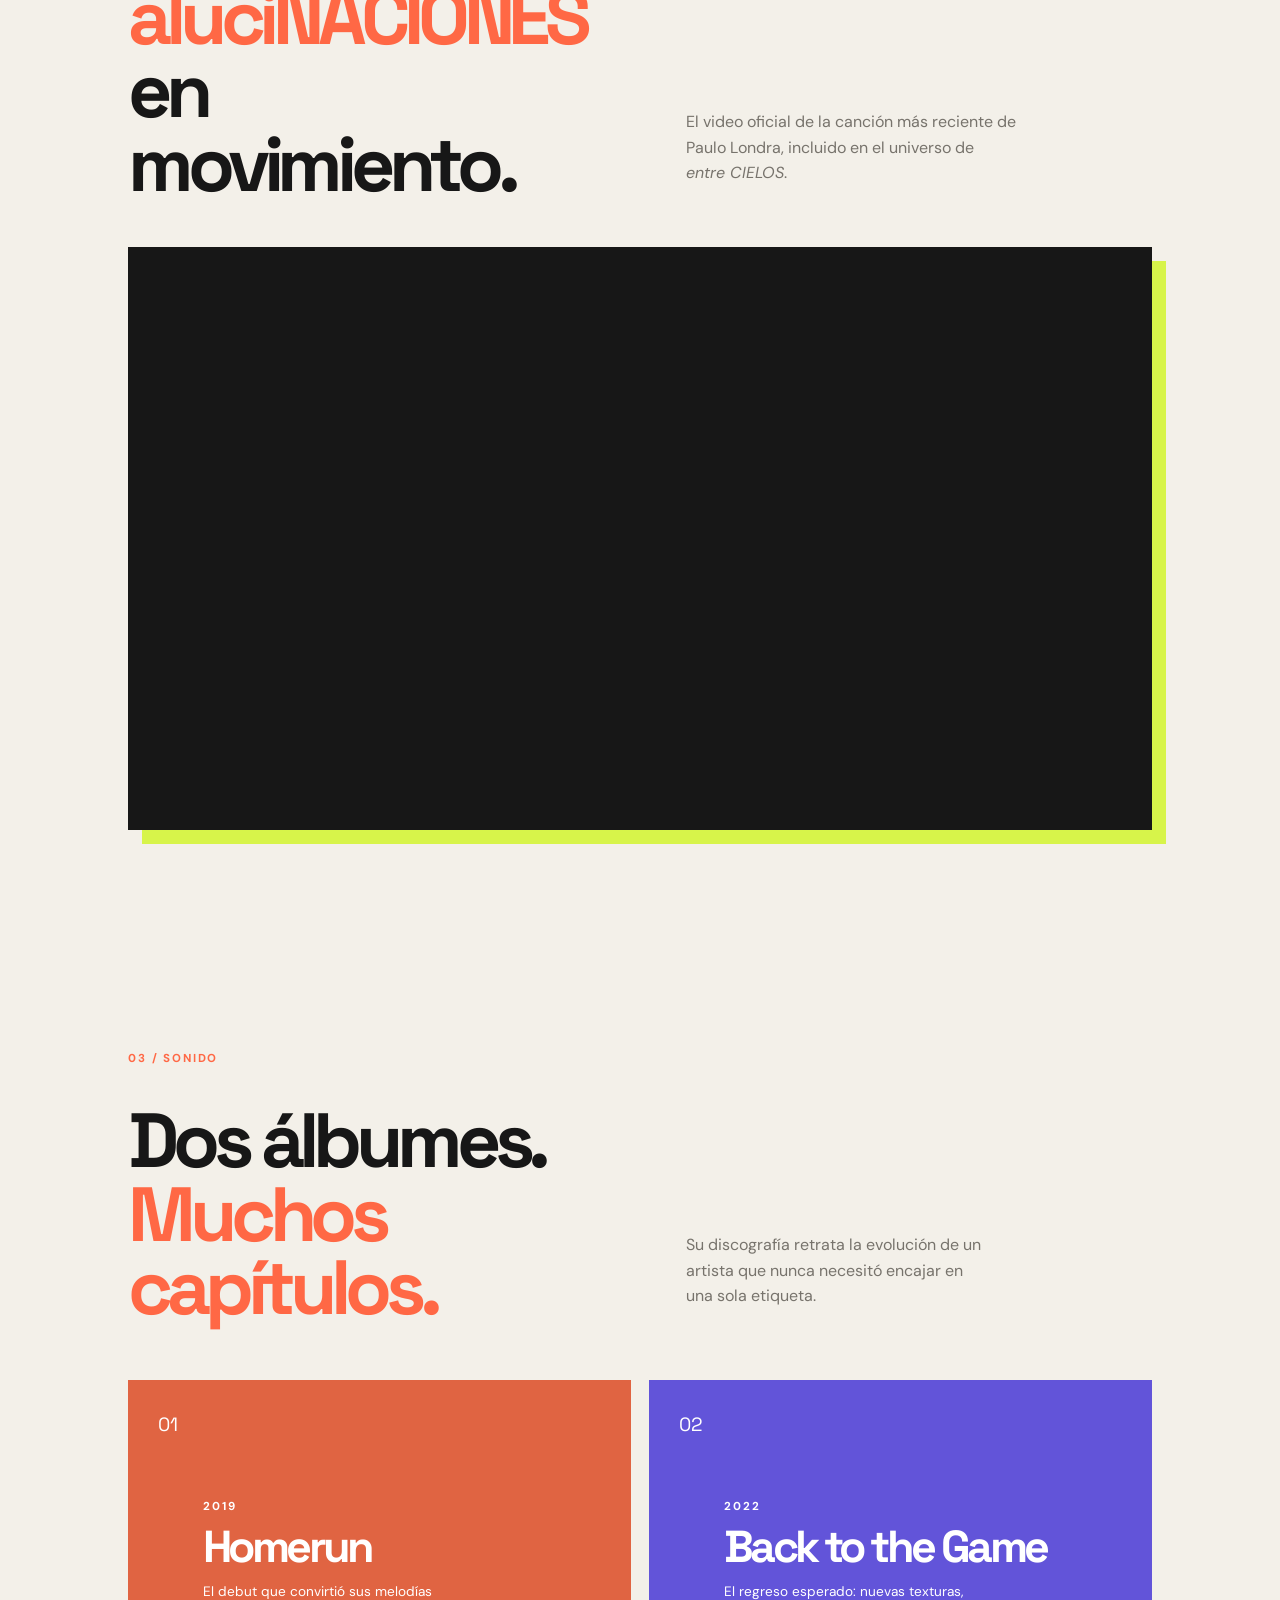
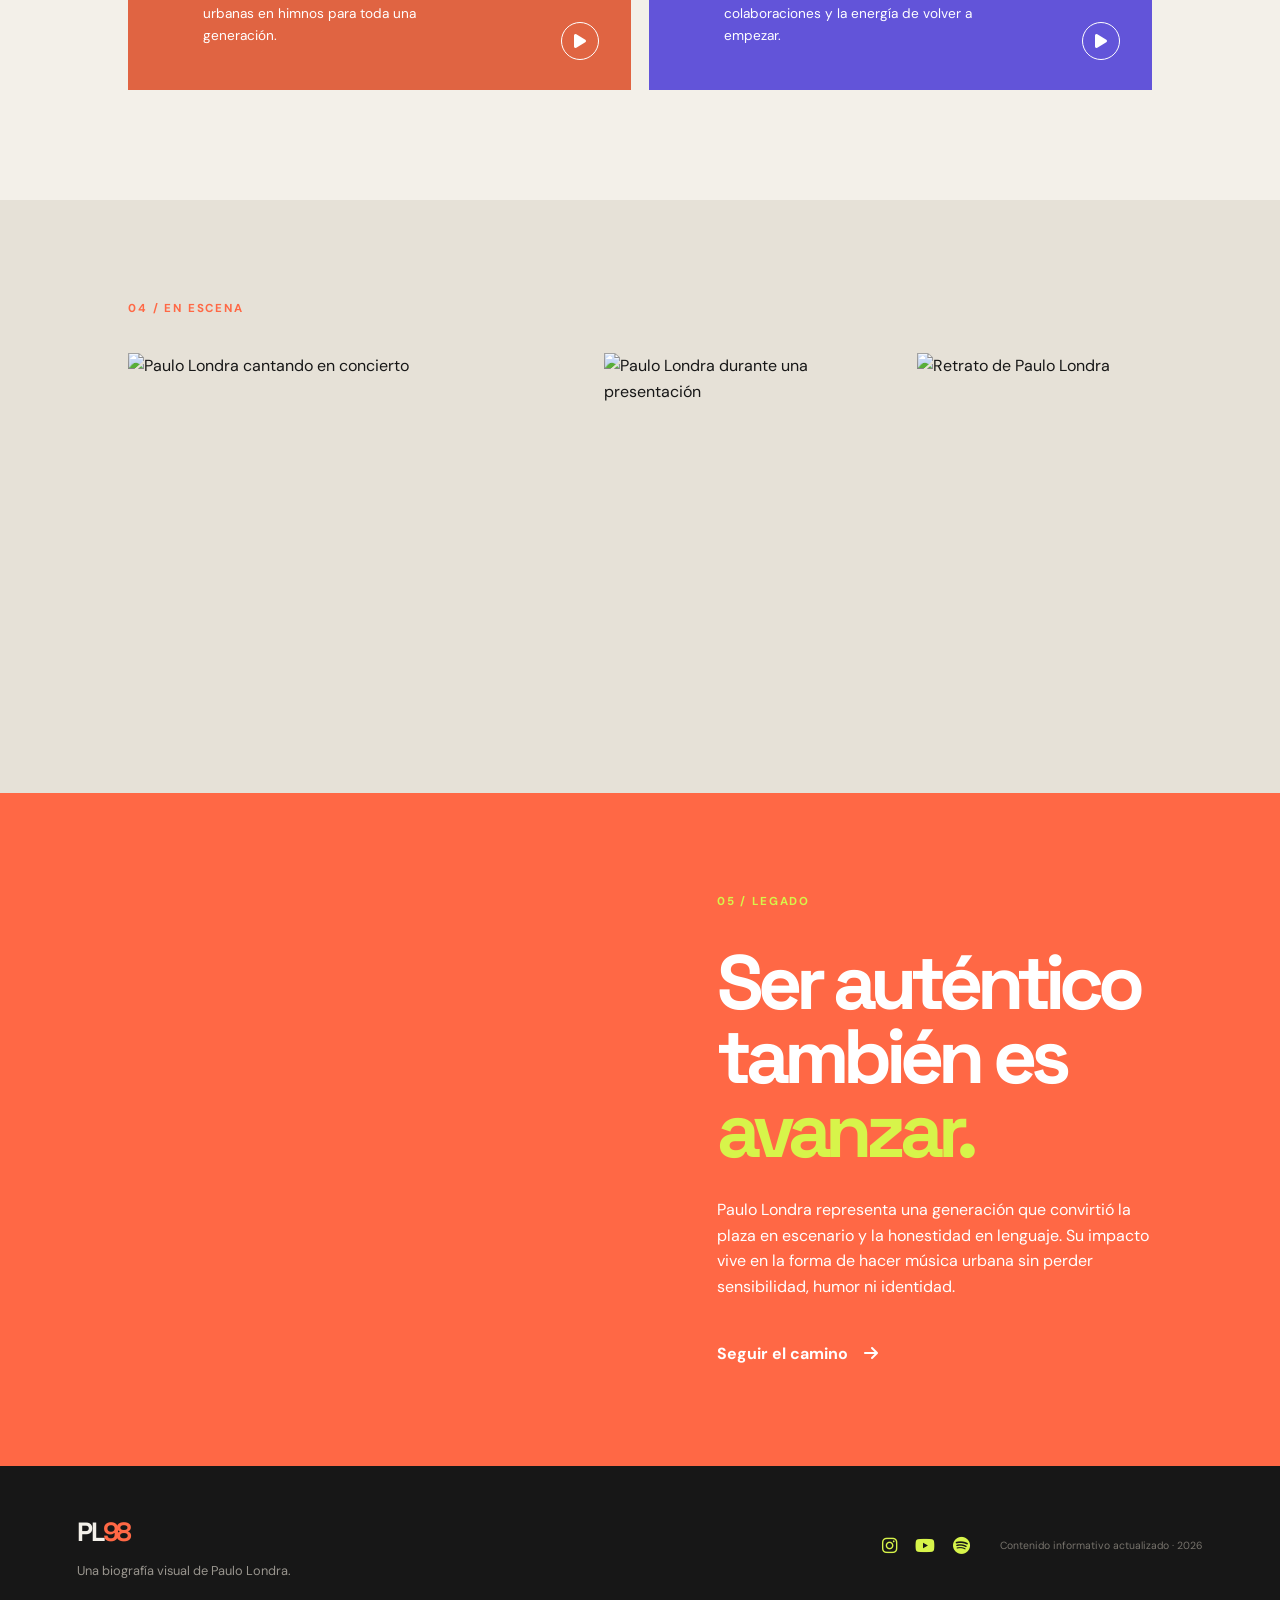
==== commit d8aa7b40: "feat: add alucinaciones video and image gallery Co-authored-by: Copilot <223556219+Copilot@users.nor" ====
--- a/index.html
+++ b/index.html
@@ -16,9 +16,8 @@
         <a class="logo" href="#inicio">PL<span>98</span></a>
         <nav aria-label="Navegación principal">
             <a href="#biografia">Biografía</a>
-            <a href="#trayectoria">Trayectoria</a>
+            <a href="#video">Video</a>
             <a href="#discografia">Discografía</a>
-            <a href="#legado">Legado</a>
             <a class="btn-nav" href="https://open.spotify.com/artist/3vQ0GE3mI0dAAX1l3aa5pD" target="_blank" rel="noopener">Escuchar <i class="fas fa-arrow-up-right-from-square"></i></a>
         </nav>
     </header>
@@ -31,7 +30,6 @@
                 <p class="hero-subtitle">Del freestyle de plaza a una voz que cruzó fronteras.</p>
                 <a class="btn-cta" href="#biografia">Conocer su historia <i class="fas fa-arrow-down"></i></a>
             </div>
-            <div class="hero-sticker">EL<br><strong>ASPER</strong></div>
             <p class="image-credit">Foto: Wikimedia Commons</p>
         </section>
 
@@ -46,36 +44,16 @@
                     <p>Inspirado por <em>8 Mile</em> y por la energía de las batallas, comenzó a improvisar en plazas durante su adolescencia. Su estilo melódico y sus letras directas lo diferenciaron rápidamente dentro de la escena argentina.</p>
                 </div>
             </div>
-            <div class="stats">
-                <div><strong>1998</strong><span>Nacimiento<br>en Córdoba</span></div>
-                <div><strong>2017</strong><span>Primer sencillo<br>“Relax”</span></div>
-                <div><strong>2</strong><span>Álbumes<br>de estudio</span></div>
-                <div><strong>∞</strong><span>Una voz<br>sin fronteras</span></div>
-            </div>
         </section>
 
-        <section id="trayectoria" class="timeline-section">
-            <div class="section-wrap">
-                <div class="section-label light">02 / Trayectoria</div>
-                <h2>Momentos que<br><span>marcaron el beat.</span></h2>
-                <div class="timeline">
-                    <article class="milestone">
-                        <span class="year">2012 — 2016</span>
-                        <div><h3>El comienzo en las plazas</h3><p>El freestyle y las competencias como El Quinto Escalón fueron su escuela. Allí encontró una forma de contar lo cotidiano con naturalidad y precisión.</p></div>
-                    </article>
-                    <article class="milestone">
-                        <span class="year">2017 — 2019</span>
-                        <div><h3>El salto internacional</h3><p>“Relax”, “Condenado para el millón” y “Adán y Eva” lo llevaron de la escena local al mapa latinoamericano. En 2019 presentó <strong>Homerun</strong>, su álbum debut.</p></div>
-                    </article>
-                    <article class="milestone">
-                        <span class="year">2020 — 2021</span>
-                        <div><h3>Una pausa inesperada</h3><p>Un conflicto contractual con su antiguo sello frenó sus lanzamientos. La pausa se convirtió en una etapa de expectativa para sus seguidores.</p></div>
-                    </article>
-                    <article class="milestone">
-                        <span class="year">2022 — hoy</span>
-                        <div><h3>El regreso</h3><p>Volvió con “Plan A”, que debutó en el número uno del Argentina Hot 100. Ese regreso tomó forma de álbum con <strong>Back to the Game</strong> y colaboraciones como la BZRP Music Sessions #23.</p></div>
-                    </article>
-                </div>
+        <section id="video" class="video-section section-wrap">
+            <div class="section-label">02 / Estreno</div>
+            <div class="video-heading">
+                <h2><span>aluciNACIONES</span><br>en movimiento.</h2>
+                <p>El video oficial de la canción más reciente de Paulo Londra, incluido en el universo de <em>entre CIELOS</em>.</p>
+            </div>
+            <div class="video-frame">
+                <iframe src="https://www.youtube.com/embed/hrkygLRTDU4" title="Paulo Londra - aluciNACIONES [Official Video]" loading="lazy" allow="accelerometer; autoplay; clipboard-write; encrypted-media; gyroscope; picture-in-picture; web-share" allowfullscreen></iframe>
             </div>
         </section>
 
@@ -99,10 +77,19 @@
             </div>
         </section>
 
-        <section id="legado" class="legacy-section">
+        <section class="gallery-section section-wrap">
+            <div class="section-label">04 / En escena</div>
+            <div class="gallery-grid">
+                <img src="https://commons.wikimedia.org/wiki/Special:FilePath/Paulo%20Londra%20concierto.jpg" alt="Paulo Londra cantando en concierto" loading="lazy">
+                <img src="https://commons.wikimedia.org/wiki/Special:FilePath/Paulo%20Londra%20in%20concert.jpg" alt="Paulo Londra durante una presentación" loading="lazy">
+                <img src="https://commons.wikimedia.org/wiki/Special:FilePath/Paulo%20Londra%202.jpg" alt="Retrato de Paulo Londra" loading="lazy">
+            </div>
+        </section>
+
+        <section class="legacy-section">
             <div class="legacy-image"></div>
             <div class="legacy-copy">
-                <div class="section-label light">04 / Legado</div>
+                <div class="section-label light">05 / Legado</div>
                 <h2>Ser auténtico<br>también es <span>avanzar.</span></h2>
                 <p>Paulo Londra representa una generación que convirtió la plaza en escenario y la honestidad en lenguaje. Su impacto vive en la forma de hacer música urbana sin perder sensibilidad, humor ni identidad.</p>
                 <a class="text-link" href="https://www.instagram.com/paulolondra/" target="_blank" rel="noopener">Seguir el camino <i class="fas fa-arrow-right"></i></a>
--- a/css/style.css
+++ b/css/style.css
@@ -30,8 +30,6 @@
 .hero-subtitle { font-size: 1.25rem; max-width: 380px; }
 .btn-cta { display: inline-block; font-size: .9rem; margin-top: 20px; text-decoration: none; }
 .btn-cta i { color: var(--acid); margin-left: 10px; }
-.hero-sticker { border: 2px solid var(--acid); border-radius: 50%; color: var(--acid); font-family: "Space Grotesk", sans-serif; font-size: .8rem; line-height: 1; padding: 25px 18px; position: absolute; right: 12%; top: 25%; transform: rotate(12deg); text-align: center; }
-.hero-sticker strong { font-size: 1.3rem; }
 .image-credit { bottom: 15px; font-size: .65rem; opacity: .7; position: absolute; right: 6%; }
 .section-wrap { padding: 110px 10%; }
 .section-label { color: var(--orange); margin-bottom: 35px; }
@@ -41,18 +39,10 @@
 .intro-grid, .music-heading { display: grid; gap: 9%; grid-template-columns: 1fr 1fr; }
 .lead { font-size: 1.25rem; line-height: 1.45; margin-top: 0; }
 .intro-grid p:not(.lead) { color: var(--muted); }
-.stats { border-top: 1px solid var(--line); display: grid; grid-template-columns: repeat(4, 1fr); margin-top: 90px; padding-top: 25px; }
-.stats div { align-items: center; display: flex; gap: 15px; }
-.stats strong { color: var(--orange); font-family: "Space Grotesk"; font-size: 2.4rem; letter-spacing: -.1em; }
-.stats span { color: var(--muted); font-size: .75rem; line-height: 1.2; }
-.timeline-section { background: var(--ink); color: var(--paper); padding: 100px 0; }
-.timeline-section h2 { margin-bottom: 70px; }
-.timeline { border-left: 1px solid rgba(243,240,233,.28); margin-left: 10px; }
-.milestone { display: grid; gap: 30px; grid-template-columns: 150px 1fr; padding: 0 0 48px 35px; position: relative; }
-.milestone::before { background: var(--acid); border-radius: 50%; content: ""; height: 11px; left: -6px; position: absolute; top: 5px; width: 11px; }
-.year { color: var(--acid); }
-.milestone h3 { font-size: 1.55rem; margin-bottom: 10px; }
-.milestone p { color: #b6b3ad; margin: 0; max-width: 690px; }
+.video-heading { align-items: end; display: grid; gap: 9%; grid-template-columns: 1fr 1fr; margin-bottom: 45px; }
+.video-heading p { color: var(--muted); max-width: 330px; }
+.video-frame { aspect-ratio: 16 / 9; background: var(--ink); box-shadow: 14px 14px 0 var(--acid); }
+.video-frame iframe { border: 0; height: 100%; width: 100%; }
 .music-heading { align-items: end; margin-bottom: 55px; }
 .music-heading p { color: var(--muted); max-width: 300px; }
 .album-grid { display: grid; gap: 18px; grid-template-columns: 1fr 1fr; }
@@ -76,6 +66,10 @@
 .legacy-copy p { max-width: 440px; }
 .text-link { display: inline-block; font-weight: 700; margin-top: 25px; text-decoration: none; }
 .text-link i { margin-left: 12px; }
+.gallery-section { background: #e6e1d7; padding-bottom: 100px; padding-top: 100px; }
+.gallery-grid { display: grid; gap: 18px; grid-template-columns: 1.35fr 1fr 1fr; }
+.gallery-grid img { aspect-ratio: 1 / 1.15; display: block; height: 100%; object-fit: cover; width: 100%; }
+.gallery-grid img:first-child { aspect-ratio: 1.35 / 1; grid-row: span 1; }
 footer { align-items: center; background: var(--ink); color: var(--paper); display: grid; gap: 30px; grid-template-columns: 1fr auto auto; padding: 45px 6%; }
 footer p { color: #99958e; font-size: .8rem; margin: 8px 0 0; }
 .footer-social { display: flex; gap: 18px; }
@@ -83,11 +77,10 @@
 footer small { color: #77736c; font-size: .65rem; }
 @media (max-width: 760px) {
     header { padding: 15px 5%; } nav { gap: 12px; } nav a:not(.btn-nav) { display: none; }
-    .hero { min-height: 600px; padding: 25vh 8% 10%; } .hero-sticker { right: 8%; top: 15%; }
-    .section-wrap { padding: 75px 8%; } .intro-grid, .music-heading, .album-grid, .legacy-section { grid-template-columns: 1fr; }
-    .stats { gap: 28px 10px; grid-template-columns: 1fr 1fr; margin-top: 55px; }
-    .stats div { align-items: flex-start; flex-direction: column; gap: 0; }
-    .milestone { gap: 8px; grid-template-columns: 1fr; padding-left: 25px; }
-    .timeline-section { padding: 75px 8%; } .legacy-image { min-height: 330px; } .legacy-copy { padding: 75px 8%; }
+    .hero { min-height: 600px; padding: 25vh 8% 10%; }
+    .section-wrap { padding: 75px 8%; } .intro-grid, .video-heading, .music-heading, .album-grid, .legacy-section { grid-template-columns: 1fr; }
+    .video-frame { box-shadow: 8px 8px 0 var(--acid); }
+    .gallery-grid { grid-template-columns: 1fr 1fr; } .gallery-grid img:first-child { grid-column: span 2; }
+    .legacy-image { min-height: 330px; } .legacy-copy { padding: 75px 8%; }
     footer { grid-template-columns: 1fr 1fr; } footer small { grid-column: 1 / -1; }
 }
